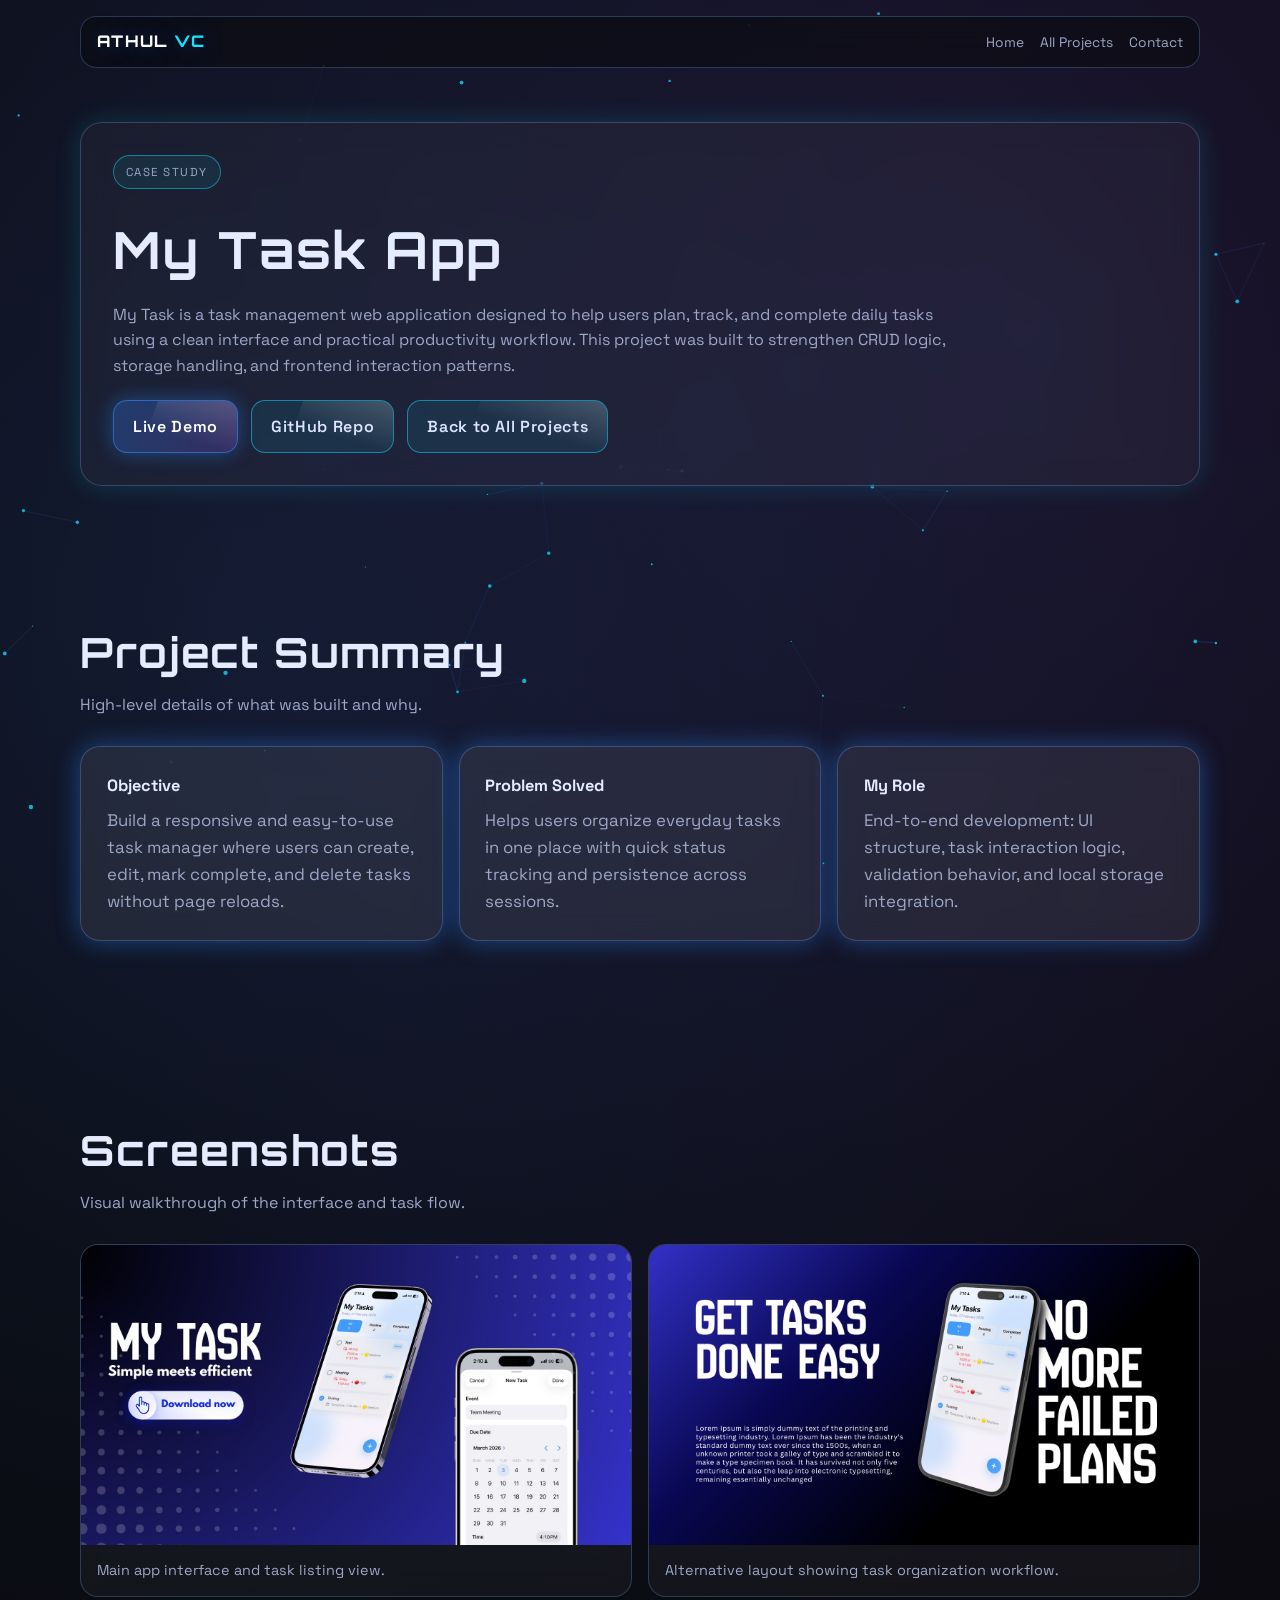
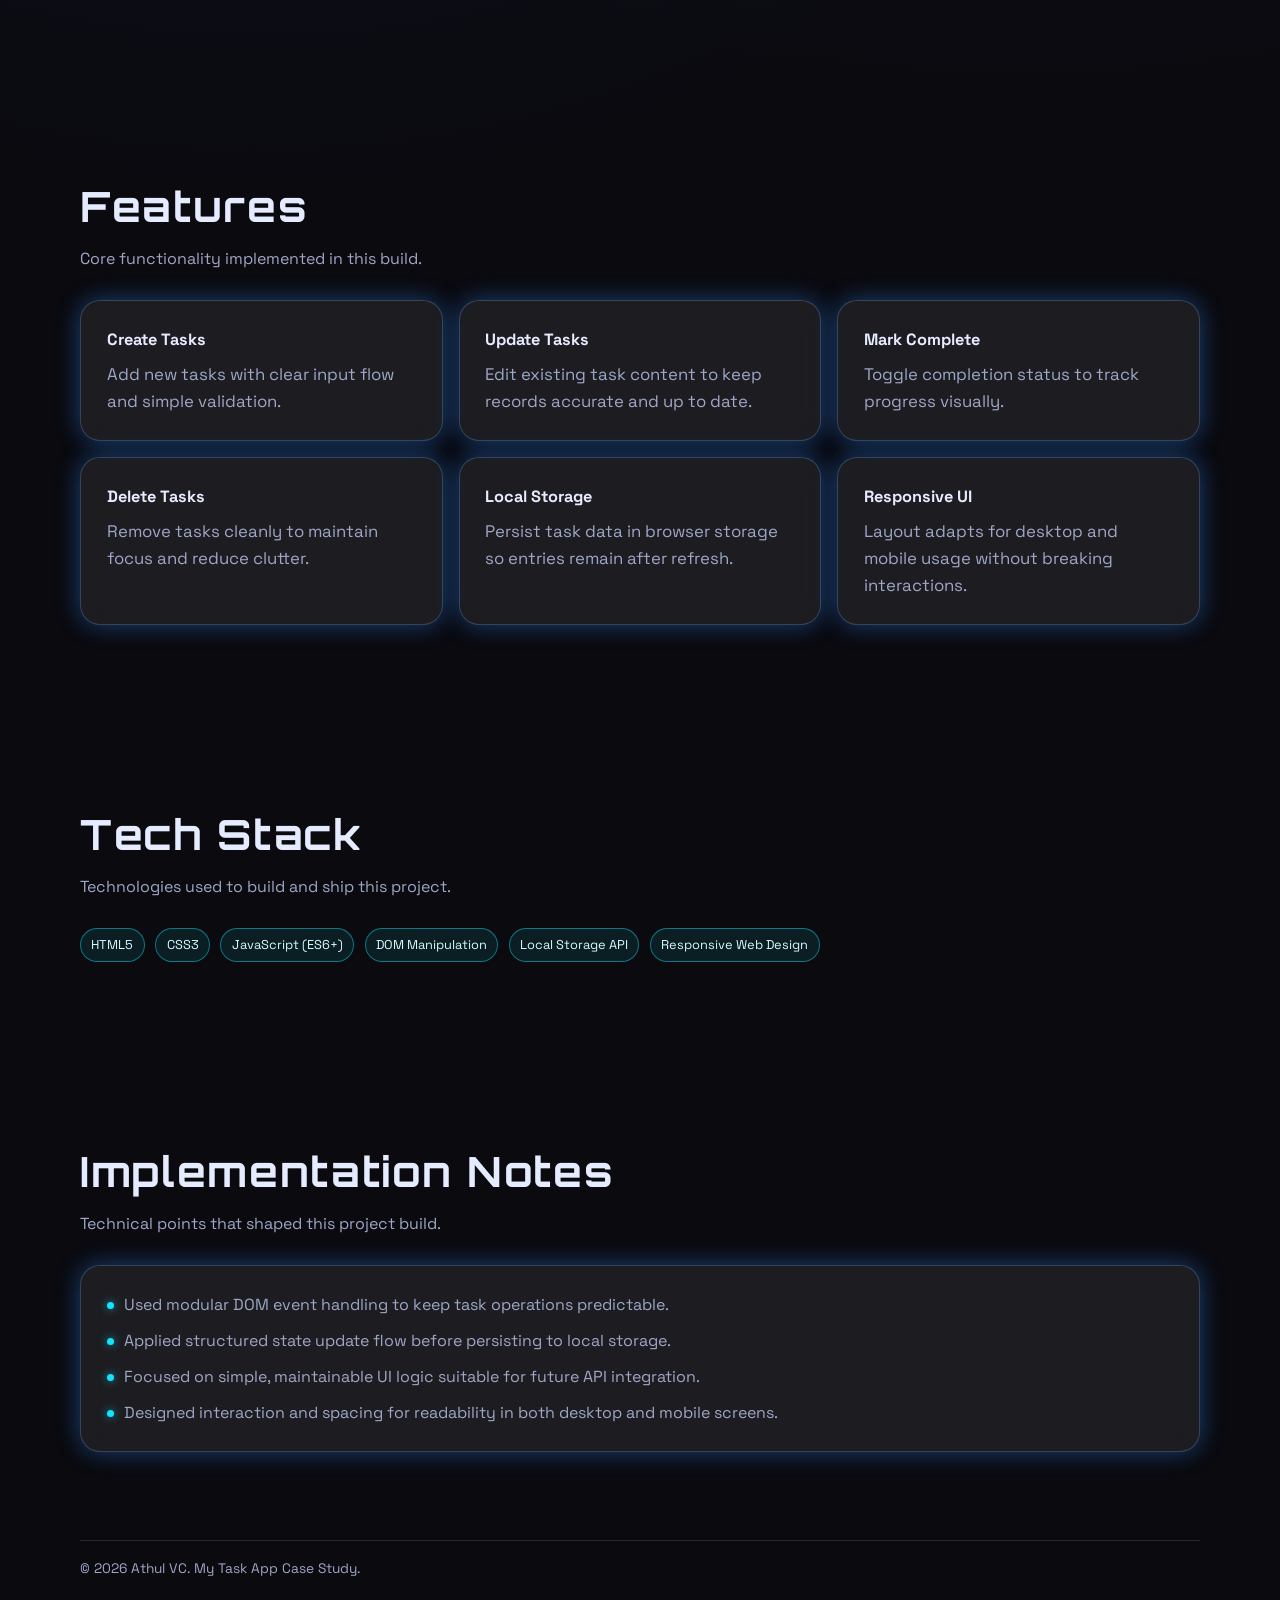
==== my-task-app.html @ 65f7ca01 "Update portfolio" ====
<!DOCTYPE html>
<html lang="en">
<head>
  <meta charset="UTF-8" />
  <meta http-equiv="X-UA-Compatible" content="IE=edge" />
  <meta name="viewport" content="width=device-width, initial-scale=1.0" />
  <title>My Task App | Project Details | Athul VC</title>
  <meta name="description" content="Detailed project case study for My Task app by Athul VC. Includes project overview, features, screenshots, tech stack, and implementation details." />
  <meta name="theme-color" content="#0a0a0f" />
  <link rel="preconnect" href="https://fonts.googleapis.com" />
  <link rel="preconnect" href="https://fonts.gstatic.com" crossorigin />
  <link href="https://fonts.googleapis.com/css2?family=Orbitron:wght@500;700;800&family=Space+Grotesk:wght@400;500;600;700&display=swap" rel="stylesheet" />
  <link rel="stylesheet" href="styles.css" />
  <link rel="stylesheet" href="project-detail.css" />
</head>
<body class="project-detail-body">
  <div id="loader" class="loader" aria-hidden="true">
    <div class="loader-ring"></div>
    <p>Loading Project Details...</p>
  </div>

  <canvas id="particle-canvas" aria-hidden="true"></canvas>
  <div class="cursor-glow" id="cursor-glow" aria-hidden="true"></div>

  <header class="site-header">
    <a href="index.html#hero" class="brand">ATHUL<span> VC</span></a>
    <nav>
      <a href="index.html">Home</a>
      <a href="projects.html">All Projects</a>
      <a href="index.html#contact">Contact</a>
    </nav>
  </header>

  <main>
    <section class="section project-detail-hero reveal">
      <div class="project-detail-hero-panel">
        <p class="status-pill">CASE STUDY</p>
        <h1>My Task App</h1>
        <p>
          My Task is a task management web application designed to help users plan, track, and complete daily tasks using a
          clean interface and practical productivity workflow. This project was built to strengthen CRUD logic, storage handling,
          and frontend interaction patterns.
        </p>
        <div class="project-detail-hero-actions">
          <a href="https://athulvc.github.io/" target="_blank" rel="noopener noreferrer" class="btn btn-primary">Live Demo</a>
          <a href="https://github.com/athulvc" target="_blank" rel="noopener noreferrer" class="btn btn-secondary">GitHub Repo</a>
          <a href="projects.html" class="btn btn-secondary">Back to All Projects</a>
        </div>
      </div>
    </section>

    <section class="section reveal">
      <div class="section-heading">
        <h2>Project Summary</h2>
        <p>High-level details of what was built and why.</p>
      </div>
      <div class="detail-grid">
        <article class="glass-card detail-card">
          <h3>Objective</h3>
          <p>
            Build a responsive and easy-to-use task manager where users can create, edit, mark complete, and delete tasks without page reloads.
          </p>
        </article>
        <article class="glass-card detail-card">
          <h3>Problem Solved</h3>
          <p>
            Helps users organize everyday tasks in one place with quick status tracking and persistence across sessions.
          </p>
        </article>
        <article class="glass-card detail-card">
          <h3>My Role</h3>
          <p>
            End-to-end development: UI structure, task interaction logic, validation behavior, and local storage integration.
          </p>
        </article>
      </div>
    </section>

    <section class="section reveal">
      <div class="section-heading">
        <h2>Screenshots</h2>
        <p>Visual walkthrough of the interface and task flow.</p>
      </div>
      <div class="shot-grid">
        <figure class="shot-card">
          <img src="assets/projects/mytasks.jpg" alt="My Task app primary interface screenshot" loading="lazy" />
          <figcaption>Main app interface and task listing view.</figcaption>
        </figure>
        <figure class="shot-card">
          <img src="assets/projects/MY TASK BANNER.png" alt="My Task app alternate UI screenshot" loading="lazy" />
          <figcaption>Alternative layout showing task organization workflow.</figcaption>
        </figure>
      </div>
    </section>

    <section class="section reveal">
      <div class="section-heading">
        <h2>Features</h2>
        <p>Core functionality implemented in this build.</p>
      </div>
      <div class="feature-grid">
        <article class="feature-item glass-card">
          <h3>Create Tasks</h3>
          <p>Add new tasks with clear input flow and simple validation.</p>
        </article>
        <article class="feature-item glass-card">
          <h3>Update Tasks</h3>
          <p>Edit existing task content to keep records accurate and up to date.</p>
        </article>
        <article class="feature-item glass-card">
          <h3>Mark Complete</h3>
          <p>Toggle completion status to track progress visually.</p>
        </article>
        <article class="feature-item glass-card">
          <h3>Delete Tasks</h3>
          <p>Remove tasks cleanly to maintain focus and reduce clutter.</p>
        </article>
        <article class="feature-item glass-card">
          <h3>Local Storage</h3>
          <p>Persist task data in browser storage so entries remain after refresh.</p>
        </article>
        <article class="feature-item glass-card">
          <h3>Responsive UI</h3>
          <p>Layout adapts for desktop and mobile usage without breaking interactions.</p>
        </article>
      </div>
    </section>

    <section class="section reveal">
      <div class="section-heading">
        <h2>Tech Stack</h2>
        <p>Technologies used to build and ship this project.</p>
      </div>
      <div class="badge-wrap detail-badges">
        <span>HTML5</span>
        <span>CSS3</span>
        <span>JavaScript (ES6+)</span>
        <span>DOM Manipulation</span>
        <span>Local Storage API</span>
        <span>Responsive Web Design</span>
      </div>
    </section>

    <section class="section reveal">
      <div class="section-heading">
        <h2>Implementation Notes</h2>
        <p>Technical points that shaped this project build.</p>
      </div>
      <article class="glass-card">
        <ul class="detail-list">
          <li>Used modular DOM event handling to keep task operations predictable.</li>
          <li>Applied structured state update flow before persisting to local storage.</li>
          <li>Focused on simple, maintainable UI logic suitable for future API integration.</li>
          <li>Designed interaction and spacing for readability in both desktop and mobile screens.</li>
        </ul>
      </article>
    </section>
  </main>

  <footer class="site-footer">
    <p>&copy; <span id="year"></span> Athul VC. My Task App Case Study.</p>
  </footer>

  <script src="script.js"></script>
</body>
</html>
---- styles.css ----
:root {
  --bg: #0a0a0f;
  --bg-soft: #10101a;
  --panel: rgba(255, 255, 255, 0.08);
  --panel-border: rgba(132, 189, 255, 0.25);
  --text: #e6ecff;
  --text-dim: #9da7c6;
  --blue: #2f8bff;
  --cyan: #10e4ff;
  --violet: #8f56ff;
  --success: #23ffb0;
  --glow: 0 0 24px rgba(47, 139, 255, 0.42);
  --radius: 20px;
  --container: min(1120px, 92vw);
}

* {
  box-sizing: border-box;
  margin: 0;
  padding: 0;
}

html {
  scroll-behavior: smooth;
}

body {
  min-height: 100vh;
  font-family: "Space Grotesk", system-ui, -apple-system, Segoe UI, sans-serif;
  background: radial-gradient(circle at 20% 20%, rgba(47, 139, 255, 0.11), transparent 42%),
              radial-gradient(circle at 80% 10%, rgba(143, 86, 255, 0.12), transparent 45%),
              var(--bg);
  color: var(--text);
  line-height: 1.6;
  overflow-x: hidden;
}

::selection {
  background: rgba(16, 228, 255, 0.3);
  color: #fff;
}

a {
  color: inherit;
  text-decoration: none;
}

#particle-canvas {
  position: fixed;
  inset: 0;
  width: 100%;
  height: 100%;
  z-index: -2;
}

.cursor-glow {
  position: fixed;
  width: 160px;
  height: 160px;
  border-radius: 999px;
  pointer-events: none;
  background: radial-gradient(circle, rgba(16, 228, 255, 0.26) 0%, rgba(16, 228, 255, 0) 65%);
  transform: translate(-50%, -50%);
  z-index: -1;
  opacity: 0;
  transition: opacity 0.25s ease;
}

.loader {
  position: fixed;
  inset: 0;
  z-index: 3000;
  display: grid;
  place-items: center;
  gap: 1rem;
  background: #07070d;
  transition: opacity 0.6s ease, visibility 0.6s ease;
}

.loader.hidden {
  opacity: 0;
  visibility: hidden;
}

.loader-ring {
  width: 72px;
  height: 72px;
  border: 3px solid rgba(16, 228, 255, 0.25);
  border-top-color: var(--cyan);
  border-right-color: var(--violet);
  border-radius: 50%;
  animation: spin 1s linear infinite;
  filter: drop-shadow(0 0 10px rgba(16, 228, 255, 0.55));
}

.loader p {
  font-size: 0.85rem;
  letter-spacing: 0.1em;
  color: var(--text-dim);
  text-transform: uppercase;
}

.site-header {
  position: fixed;
  top: 1rem;
  left: 50%;
  transform: translateX(-50%);
  width: var(--container);
  z-index: 1000;
  padding: 0.75rem 1rem;
  border-radius: 16px;
  border: 1px solid var(--panel-border);
  background: rgba(10, 10, 15, 0.6);
  backdrop-filter: blur(12px);
  display: flex;
  align-items: center;
  justify-content: space-between;
}

.brand {
  font-family: "Orbitron", sans-serif;
  font-weight: 800;
  letter-spacing: 0.08em;
  color: #fff;
  text-shadow: var(--glow);
}

.brand span {
  color: var(--cyan);
}

.site-header nav {
  display: flex;
  gap: 1rem;
  flex-wrap: wrap;
  justify-content: flex-end;
}

.site-header nav a {
  font-size: 0.86rem;
  color: var(--text-dim);
  transition: color 0.25s ease, text-shadow 0.25s ease;
}

.site-header nav a:hover {
  color: #fff;
  text-shadow: 0 0 14px rgba(16, 228, 255, 0.7);
}

.hero {
  min-height: 100vh;
  display: grid;
  place-items: center;
  position: relative;
  overflow: hidden;
  padding: 6.5rem 1rem 3rem;
}

.hero-grid {
  position: absolute;
  inset: -20% -10%;
  background-image:
    linear-gradient(rgba(112, 142, 255, 0.11) 1px, transparent 1px),
    linear-gradient(90deg, rgba(112, 142, 255, 0.11) 1px, transparent 1px);
  background-size: 64px 64px;
  transform: perspective(600px) rotateX(70deg);
  transform-origin: top;
  opacity: 0.3;
  animation: drift 24s linear infinite;
}

.hero-overlay {
  position: absolute;
  inset: 0;
  background: radial-gradient(circle at 50% 50%, rgba(16, 228, 255, 0.1), transparent 55%);
}

.hero-content {
  width: min(1120px, 95vw);
  display: grid;
  grid-template-columns: 1.05fr 0.95fr;
  gap: 2rem;
  align-items: center;
  text-align: left;
  z-index: 2;
}

.hero-copy {
  max-width: 680px;
}

.status-pill {
  display: inline-flex;
  margin-bottom: 1.2rem;
  font-size: 0.72rem;
  letter-spacing: 0.13em;
  text-transform: uppercase;
  padding: 0.45rem 0.75rem;
  border: 1px solid rgba(16, 228, 255, 0.45);
  border-radius: 999px;
  color: var(--cyan);
  background: rgba(16, 228, 255, 0.08);
}

.hero h1 {
  font-family: "Orbitron", sans-serif;
  font-size: clamp(2.6rem, 8vw, 6rem);
  line-height: 1;
  letter-spacing: 0.08em;
  text-transform: uppercase;
  text-shadow: 0 0 16px rgba(47, 139, 255, 0.9), 0 0 35px rgba(143, 86, 255, 0.4);
}

.typing-line {
  margin-top: 1.2rem;
  min-height: 2rem;
  font-size: clamp(1rem, 2vw, 1.5rem);
  color: var(--text-dim);
}

.hero-meta {
  margin-top: 0.5rem;
  color: #b8c6ef;
  font-size: 0.95rem;
}

.cursor {
  color: var(--cyan);
  animation: blink 0.8s steps(1) infinite;
}

.hero-actions {
  margin-top: 2rem;
  display: flex;
  gap: 1rem;
  justify-content: flex-start;
  flex-wrap: wrap;
}

.hero-visual {
  display: flex;
  justify-content: center;
}

.profile-frame {
  width: min(380px, 88vw);
  aspect-ratio: 1 / 1;
  border-radius: 28px;
  padding: 10px;
  border: 1px solid rgba(16, 228, 255, 0.45);
  background: linear-gradient(135deg, rgba(16, 228, 255, 0.14), rgba(143, 86, 255, 0.22));
  backdrop-filter: blur(10px);
  box-shadow: 0 0 28px rgba(16, 228, 255, 0.32), 0 0 50px rgba(143, 86, 255, 0.24);
  position: relative;
  overflow: hidden;
}

.profile-frame::before {
  content: "";
  position: absolute;
  inset: 0;
  background: radial-gradient(circle at 80% 10%, rgba(16, 228, 255, 0.3), transparent 38%);
  pointer-events: none;
}

.profile-frame img {
  width: 100%;
  height: 100%;
  object-fit: cover;
  border-radius: 20px;
  filter: saturate(1.06) contrast(1.04);
}

.btn {
  display: inline-flex;
  align-items: center;
  justify-content: center;
  border-radius: 14px;
  border: 1px solid transparent;
  padding: 0.8rem 1.2rem;
  font-weight: 600;
  letter-spacing: 0.04em;
  transition: transform 0.28s ease, box-shadow 0.28s ease, border-color 0.28s ease;
  position: relative;
  overflow: hidden;
}

.btn::before {
  content: "";
  position: absolute;
  inset: -120% 40% auto;
  width: 120%;
  height: 220%;
  transform: rotate(18deg);
  background: linear-gradient(transparent, rgba(255, 255, 255, 0.2), transparent);
  transition: transform 0.65s ease;
}

.btn:hover::before {
  transform: translateX(90%) rotate(18deg);
}

.btn-primary {
  color: #fff;
  background: linear-gradient(120deg, rgba(47, 139, 255, 0.28), rgba(143, 86, 255, 0.22));
  border-color: rgba(47, 139, 255, 0.6);
  box-shadow: 0 0 20px rgba(47, 139, 255, 0.4);
}

.btn-secondary {
  color: #dbe3ff;
  border-color: rgba(16, 228, 255, 0.5);
  background: rgba(16, 228, 255, 0.08);
}

.btn:hover {
  transform: translateY(-3px);
  box-shadow: 0 0 22px rgba(16, 228, 255, 0.45);
}

.scroll-indicator {
  position: absolute;
  bottom: 1.8rem;
  left: 50%;
  transform: translateX(-50%);
  width: 30px;
  height: 52px;
  border: 1px solid rgba(255, 255, 255, 0.3);
  border-radius: 18px;
  display: grid;
  place-items: center;
}

.scroll-indicator span {
  width: 6px;
  height: 10px;
  border-radius: 999px;
  background: var(--cyan);
  box-shadow: 0 0 12px rgba(16, 228, 255, 0.7);
  animation: scrollDot 1.5s ease-in-out infinite;
}

.section {
  width: var(--container);
  margin: 0 auto;
  padding: 5.5rem 0;
  position: relative;
}

.section-heading {
  margin-bottom: 1.8rem;
}

.section h2 {
  font-family: "Orbitron", sans-serif;
  font-size: clamp(1.65rem, 4vw, 2.6rem);
  letter-spacing: 0.04em;
  margin-bottom: 0.4rem;
}

.section-heading p {
  max-width: 700px;
  color: var(--text-dim);
}

.glass-card {
  background: var(--panel);
  border: 1px solid var(--panel-border);
  border-radius: var(--radius);
  padding: clamp(1rem, 2vw, 2rem);
  backdrop-filter: blur(14px);
  box-shadow: var(--glow);
}

.glass-card p {
  font-size: 1.05rem;
  color: #d9e3ff;
}

.tech-grid {
  display: grid;
  grid-template-columns: repeat(3, minmax(0, 1fr));
  gap: 1rem;
}

.tech-card {
  background: linear-gradient(155deg, rgba(255, 255, 255, 0.06), rgba(47, 139, 255, 0.07));
  border: 1px solid rgba(143, 86, 255, 0.35);
  border-radius: var(--radius);
  padding: 1.2rem;
  min-height: 170px;
  transition: transform 0.25s ease, box-shadow 0.25s ease;
  transform-style: preserve-3d;
}

.tech-card h3 {
  font-family: "Orbitron", sans-serif;
  font-size: 1rem;
  margin-bottom: 0.75rem;
  color: #fff;
}

.badge-wrap {
  display: flex;
  flex-wrap: wrap;
  gap: 0.55rem;
}

.badge-wrap span {
  display: inline-flex;
  padding: 0.35rem 0.65rem;
  border-radius: 999px;
  border: 1px solid rgba(16, 228, 255, 0.45);
  background: rgba(16, 228, 255, 0.09);
  color: #d8faff;
  font-size: 0.8rem;
}

.tech-card:hover {
  transform: translateY(-5px);
  box-shadow: 0 0 26px rgba(143, 86, 255, 0.38);
}

.project-grid {
  display: grid;
  grid-template-columns: repeat(3, minmax(0, 1fr));
  gap: 1rem;
}

.project-card {
  border-radius: var(--radius);
  overflow: hidden;
  background: rgba(255, 255, 255, 0.04);
  border: 1px solid rgba(132, 189, 255, 0.24);
  backdrop-filter: blur(10px);
  transition: transform 0.3s ease, box-shadow 0.3s ease, border-color 0.3s ease;
  position: relative;
}

.project-card::before {
  content: "";
  position: absolute;
  inset: 0;
  border-radius: inherit;
  padding: 1px;
  background: linear-gradient(120deg, transparent, rgba(16, 228, 255, 0.7), transparent);
  -webkit-mask: linear-gradient(#fff 0 0) content-box, linear-gradient(#fff 0 0);
  -webkit-mask-composite: xor;
  mask-composite: exclude;
  opacity: 0;
  transition: opacity 0.3s ease;
}

.project-card:hover {
  transform: translateY(-8px);
  border-color: rgba(16, 228, 255, 0.5);
  box-shadow: 0 0 30px rgba(16, 228, 255, 0.22);
}

.project-card[data-open-projects],
.project-card[data-open-url] {
  cursor: pointer;
}

.project-card[data-open-projects]:focus-visible,
.project-card[data-open-url]:focus-visible {
  outline: 2px solid rgba(16, 228, 255, 0.85);
  outline-offset: 3px;
}

.project-card:hover::before {
  opacity: 1;
}

.project-media {
  height: 185px;
  position: relative;
  overflow: hidden;
  background: linear-gradient(140deg, rgba(47, 139, 255, 0.45), rgba(143, 86, 255, 0.28));
  border-bottom: 1px solid rgba(255, 255, 255, 0.1);
}

.project-media img {
  width: 100%;
  height: 100%;
  display: block;
  object-fit: cover;
  filter: brightness(0.78) contrast(1.05) saturate(1.08);
  transition: transform 0.45s ease, filter 0.45s ease;
}

.project-media::after {
  content: "";
  position: absolute;
  inset: 0;
  background: linear-gradient(to top, rgba(10, 10, 15, 0.55), transparent 62%);
  pointer-events: none;
}

.project-card:hover .project-media img {
  transform: scale(1.06);
  filter: brightness(0.9) contrast(1.07) saturate(1.12);
}

.media-1 {
  background:
    linear-gradient(140deg, rgba(47, 139, 255, 0.55), rgba(143, 86, 255, 0.45)),
    repeating-linear-gradient(90deg, rgba(255, 255, 255, 0.08) 0 1px, transparent 1px 26px);
}

.media-2 {
  background:
    radial-gradient(circle at 20% 20%, rgba(16, 228, 255, 0.52), transparent 50%),
    linear-gradient(130deg, rgba(47, 139, 255, 0.5), rgba(10, 10, 15, 0.8));
}

.media-3 {
  background:
    linear-gradient(130deg, rgba(143, 86, 255, 0.58), rgba(47, 139, 255, 0.42)),
    repeating-linear-gradient(0deg, rgba(255, 255, 255, 0.08) 0 1px, transparent 1px 18px);
}

.project-content {
  padding: 1rem;
}

.project-content h3 {
  margin-bottom: 0.75rem;
  font-size: 1.08rem;
}

.project-desc {
  color: var(--text-dim);
  font-size: 0.92rem;
  margin-bottom: 0.8rem;
}

.project-actions {
  margin-top: 0.9rem;
  display: flex;
  gap: 0.7rem;
}

.project-actions a {
  font-size: 0.84rem;
  border: 1px solid rgba(255, 255, 255, 0.18);
  border-radius: 10px;
  padding: 0.4rem 0.65rem;
  color: #d9e3ff;
  transition: 0.25s ease;
}

.project-actions a:hover {
  border-color: rgba(16, 228, 255, 0.7);
  color: #fff;
  box-shadow: 0 0 16px rgba(16, 228, 255, 0.35);
}

.projects-page-cta {
  margin-top: 1.6rem;
  display: flex;
  justify-content: center;
}

.timeline {
  position: relative;
  margin-left: 0.5rem;
  padding-left: 1.8rem;
}

.timeline::before {
  content: "";
  position: absolute;
  top: 0;
  left: 0.3rem;
  width: 2px;
  height: 100%;
  background: linear-gradient(var(--cyan), rgba(143, 86, 255, 0.8));
  box-shadow: 0 0 16px rgba(16, 228, 255, 0.4);
}

.timeline-item {
  position: relative;
  padding-bottom: 1.4rem;
}

.timeline-node {
  position: absolute;
  left: -1.6rem;
  top: 0.2rem;
  width: 14px;
  height: 14px;
  border-radius: 999px;
  background: #0f1020;
  border: 2px solid var(--cyan);
  box-shadow: 0 0 16px rgba(16, 228, 255, 0.78);
  animation: pulse 1.7s ease-in-out infinite;
}

.timeline-content {
  border: 1px solid rgba(143, 86, 255, 0.25);
  background: rgba(255, 255, 255, 0.04);
  border-radius: 14px;
  padding: 1rem;
}

.timeline-content h3 {
  margin-bottom: 0.4rem;
  font-size: 1.05rem;
}

.timeline-content p {
  color: var(--text-dim);
}

.contact-wrap {
  display: grid;
  gap: 1.2rem;
  grid-template-columns: 1fr minmax(260px, 340px);
  align-items: start;
}

.contact-side {
  display: grid;
  gap: 0.85rem;
}

.contact-details {
  border: 1px solid rgba(132, 189, 255, 0.24);
  background: rgba(255, 255, 255, 0.04);
  border-radius: 16px;
  padding: 1rem;
  backdrop-filter: blur(12px);
}

.contact-details h3 {
  font-family: "Orbitron", sans-serif;
  font-size: 0.96rem;
  letter-spacing: 0.05em;
  margin-bottom: 0.65rem;
}

.contact-details p {
  color: var(--text-dim);
  margin-bottom: 0.4rem;
  font-size: 0.88rem;
}

.contact-details p:last-child {
  margin-bottom: 0;
}

.contact-details strong {
  color: #dce7ff;
}

.contact-details a {
  color: #a8eaff;
}

.contact-details a:hover {
  text-decoration: underline;
}

.contact-form {
  background: rgba(255, 255, 255, 0.04);
  border: 1px solid rgba(132, 189, 255, 0.24);
  border-radius: var(--radius);
  padding: 1.2rem;
  backdrop-filter: blur(12px);
  display: grid;
  gap: 0.55rem;
}

.contact-form label {
  font-size: 0.87rem;
  color: #c7d4ff;
}

.contact-form input,
.contact-form textarea {
  width: 100%;
  border: 1px solid rgba(255, 255, 255, 0.18);
  background: rgba(10, 10, 15, 0.7);
  color: #fff;
  border-radius: 12px;
  padding: 0.75rem;
  font: inherit;
  outline: none;
  transition: border-color 0.25s ease, box-shadow 0.25s ease;
}

.contact-form input:focus,
.contact-form textarea:focus {
  border-color: rgba(16, 228, 255, 0.8);
  box-shadow: 0 0 0 3px rgba(16, 228, 255, 0.12), 0 0 18px rgba(16, 228, 255, 0.3);
}

.form-status {
  min-height: 1.2rem;
  font-size: 0.84rem;
  color: var(--text-dim);
}

.form-status[data-state="success"] {
  color: var(--success);
}

.form-status[data-state="error"] {
  color: #ff7f9f;
}

.socials {
  display: grid;
  gap: 0.65rem;
}

.socials a {
  width: 50px;
  height: 50px;
  border-radius: 14px;
  border: 1px solid rgba(16, 228, 255, 0.45);
  background: rgba(16, 228, 255, 0.07);
  display: grid;
  place-items: center;
  color: #dcf8ff;
  transition: transform 0.25s ease, box-shadow 0.25s ease;
}

.socials a svg {
  width: 22px;
  height: 22px;
  fill: currentColor;
}

.socials a:hover {
  transform: translateY(-3px);
  box-shadow: 0 0 20px rgba(16, 228, 255, 0.45);
  animation: pulse 0.8s ease;
}

.site-footer {
  width: var(--container);
  margin: 0 auto;
  border-top: 1px solid rgba(255, 255, 255, 0.12);
  padding: 1rem 0 2rem;
  color: var(--text-dim);
  font-size: 0.86rem;
}

.reveal {
  opacity: 0;
  transform: translateY(30px);
  transition: opacity 0.7s ease, transform 0.7s ease;
}

.reveal.visible {
  opacity: 1;
  transform: translateY(0);
}

@keyframes spin {
  to { transform: rotate(360deg); }
}

@keyframes blink {
  0%, 50% { opacity: 1; }
  51%, 100% { opacity: 0; }
}

@keyframes pulse {
  0%, 100% { transform: scale(1); }
  50% { transform: scale(1.14); }
}

@keyframes scrollDot {
  0% { transform: translateY(-6px); opacity: 0.4; }
  50% { transform: translateY(6px); opacity: 1; }
  100% { transform: translateY(-6px); opacity: 0.4; }
}

@keyframes drift {
  from { transform: perspective(600px) rotateX(70deg) translateY(0); }
  to { transform: perspective(600px) rotateX(70deg) translateY(64px); }
}

@media (max-width: 1024px) {
  .hero-content {
    grid-template-columns: 1fr;
    text-align: center;
    gap: 1.4rem;
  }

  .hero-copy {
    margin: 0 auto;
  }

  .hero-actions {
    justify-content: center;
  }

  .project-grid {
    grid-template-columns: repeat(2, minmax(0, 1fr));
  }

  .tech-grid {
    grid-template-columns: repeat(2, minmax(0, 1fr));
  }
}

@media (max-width: 760px) {
  .site-header {
    top: 0.6rem;
    padding: 0.8rem;
  }

  .site-header nav {
    display: none;
  }

  .hero {
    padding-top: 5.5rem;
  }

  .profile-frame {
    width: min(340px, 90vw);
    border-radius: 22px;
  }

  .project-grid,
  .tech-grid,
  .contact-wrap {
    grid-template-columns: 1fr;
  }

  .socials {
    display: flex;
    justify-content: flex-start;
    flex-wrap: wrap;
  }

  .section {
    padding: 4.5rem 0;
  }
}

@media (prefers-reduced-motion: reduce) {
  *, *::before, *::after {
    animation-duration: 0.01ms !important;
    animation-iteration-count: 1 !important;
    transition-duration: 0.01ms !important;
    scroll-behavior: auto !important;
  }
}
---- project-detail.css ----
.project-detail-body main {
  padding-top: 5.4rem;
}

.project-detail-hero {
  padding-top: 2.2rem;
  padding-bottom: 2.8rem;
}

.project-detail-hero-panel {
  border: 1px solid rgba(132, 189, 255, 0.25);
  border-radius: 22px;
  background: rgba(255, 255, 255, 0.04);
  backdrop-filter: blur(14px);
  padding: clamp(1rem, 3vw, 2rem);
  box-shadow: 0 0 26px rgba(16, 228, 255, 0.16);
}

.project-detail-hero-panel h1 {
  font-family: "Orbitron", sans-serif;
  letter-spacing: 0.04em;
  margin-bottom: 0.7rem;
  font-size: clamp(1.9rem, 5vw, 3.2rem);
}

.project-detail-hero-panel p {
  color: var(--text-dim);
  max-width: 850px;
}

.project-detail-hero-actions {
  margin-top: 1.35rem;
  display: flex;
  gap: 0.8rem;
  flex-wrap: wrap;
}

.detail-grid {
  display: grid;
  grid-template-columns: repeat(3, minmax(0, 1fr));
  gap: 1rem;
}

.detail-card h3,
.feature-item h3 {
  margin-bottom: 0.5rem;
  font-size: 1.02rem;
}

.detail-card p,
.feature-item p {
  color: var(--text-dim);
}

.shot-grid {
  display: grid;
  grid-template-columns: repeat(2, minmax(0, 1fr));
  gap: 1rem;
}

.shot-card {
  border: 1px solid rgba(132, 189, 255, 0.24);
  border-radius: 18px;
  overflow: hidden;
  background: rgba(255, 255, 255, 0.04);
  backdrop-filter: blur(12px);
}

.shot-card img {
  width: 100%;
  display: block;
  height: 300px;
  object-fit: cover;
}

.shot-card figcaption {
  padding: 0.85rem 1rem;
  color: var(--text-dim);
  font-size: 0.9rem;
}

.feature-grid {
  display: grid;
  grid-template-columns: repeat(3, minmax(0, 1fr));
  gap: 1rem;
}

.detail-badges {
  gap: 0.65rem;
}

.detail-list {
  list-style: none;
  display: grid;
  gap: 0.65rem;
}

.detail-list li {
  color: var(--text-dim);
  padding-left: 1.1rem;
  position: relative;
}

.detail-list li::before {
  content: "";
  position: absolute;
  left: 0;
  top: 0.62rem;
  width: 7px;
  height: 7px;
  border-radius: 50%;
  background: var(--cyan);
  box-shadow: 0 0 8px rgba(16, 228, 255, 0.65);
}

@media (max-width: 1024px) {
  .detail-grid,
  .feature-grid {
    grid-template-columns: repeat(2, minmax(0, 1fr));
  }
}

@media (max-width: 760px) {
  .project-detail-body main {
    padding-top: 5rem;
  }

  .shot-grid,
  .detail-grid,
  .feature-grid {
    grid-template-columns: 1fr;
  }

  .shot-card img {
    height: 240px;
  }
}
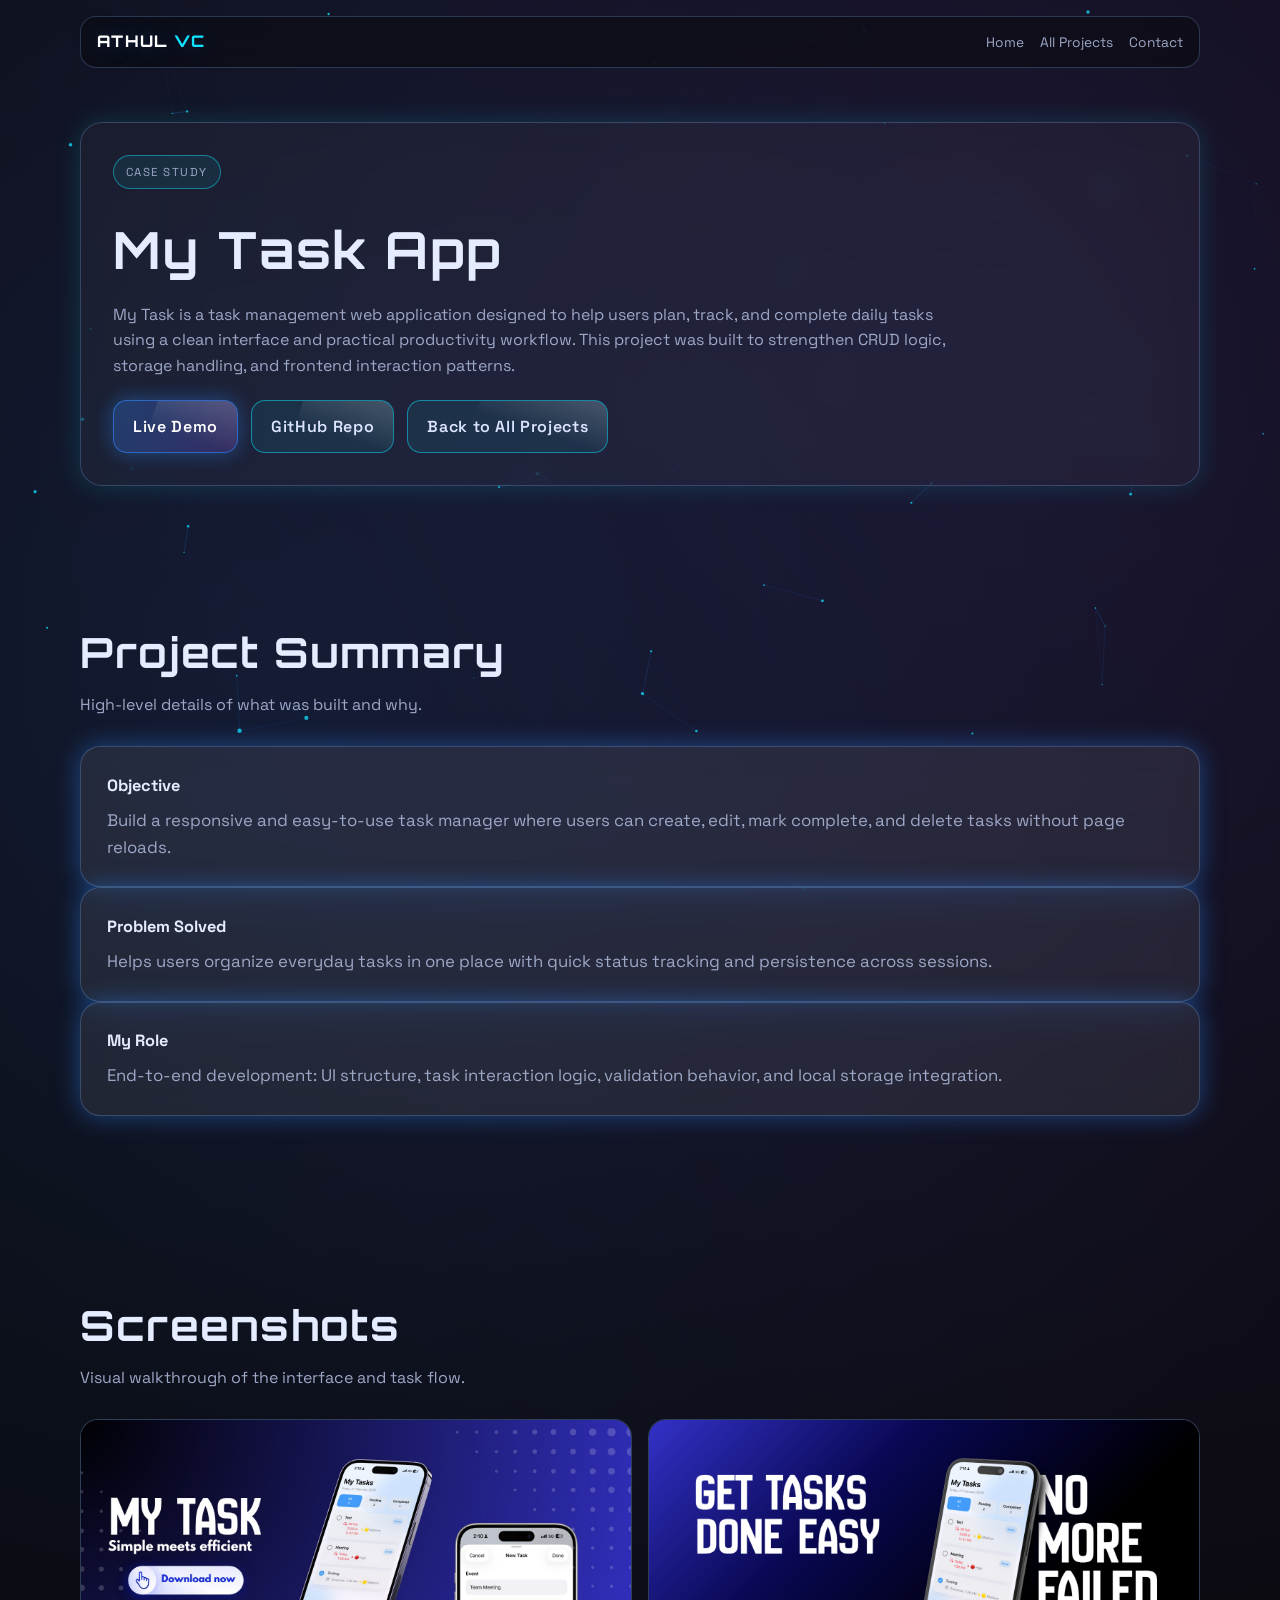
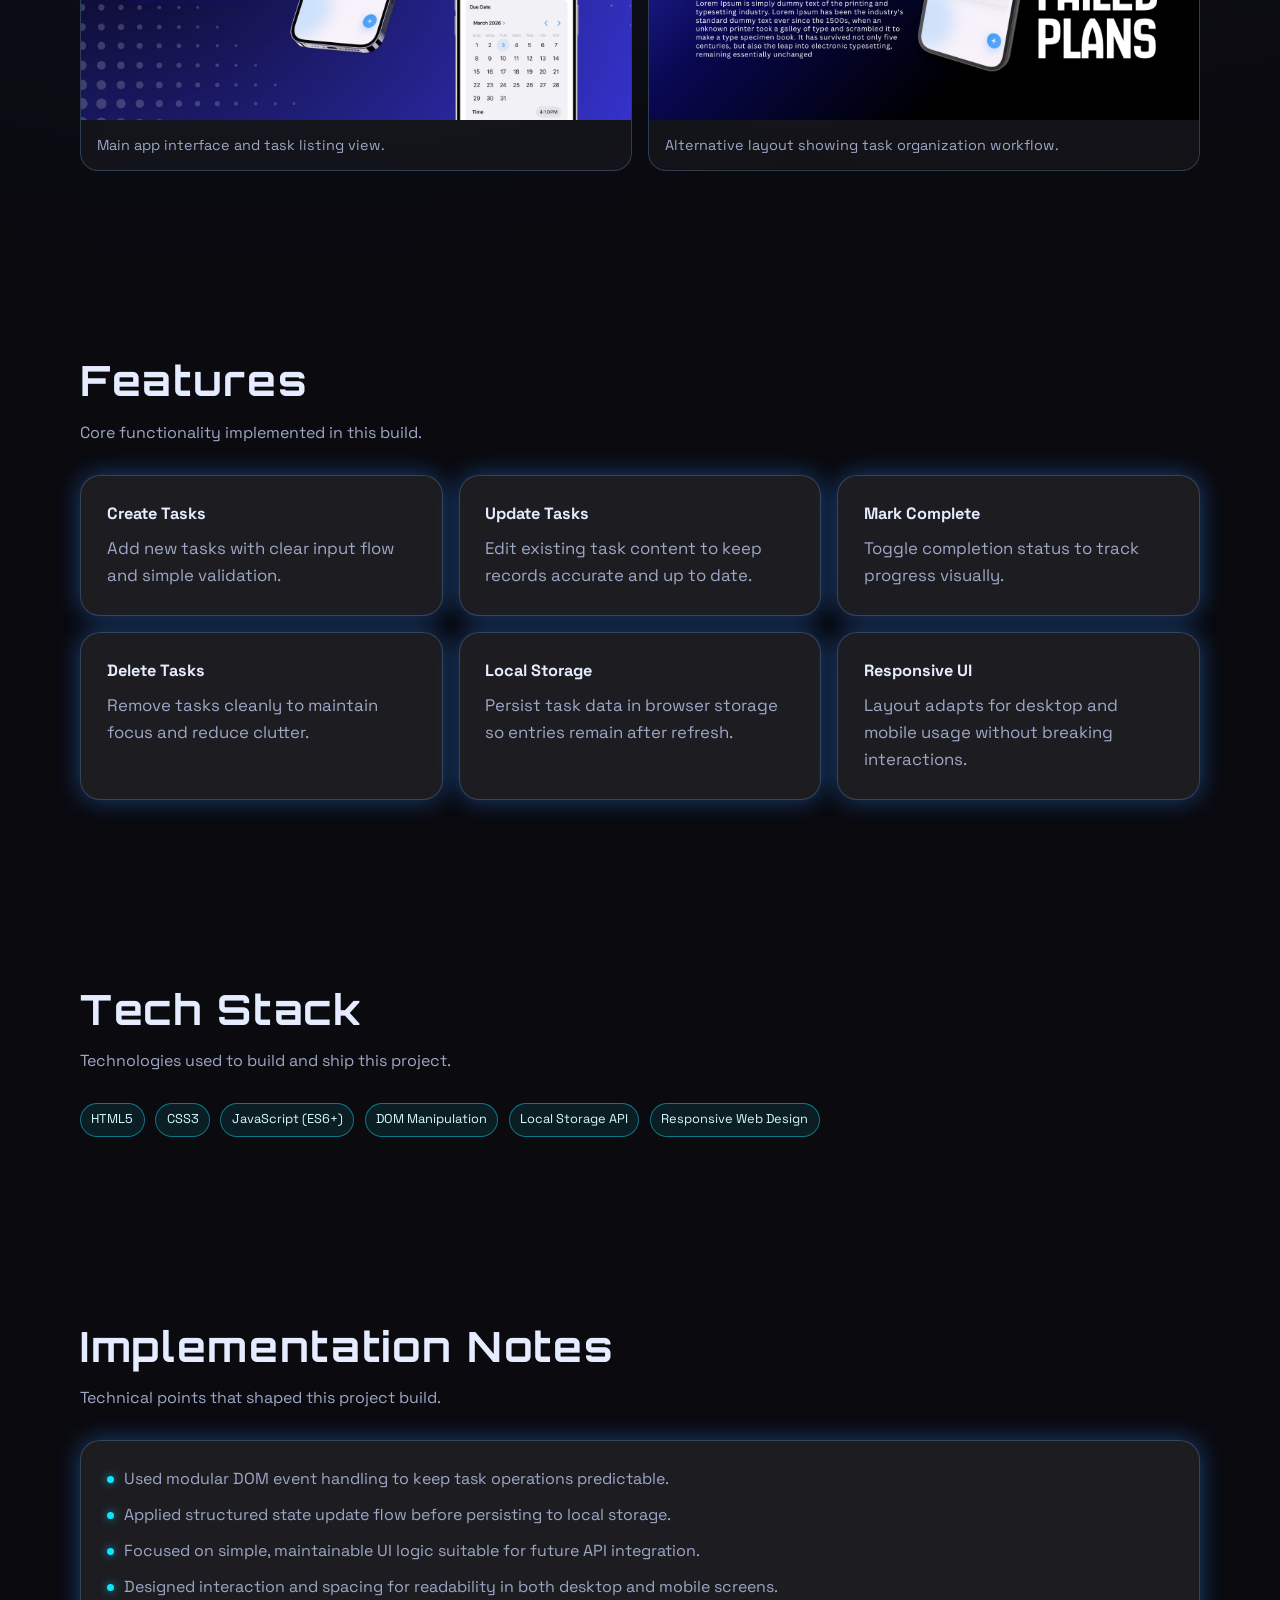
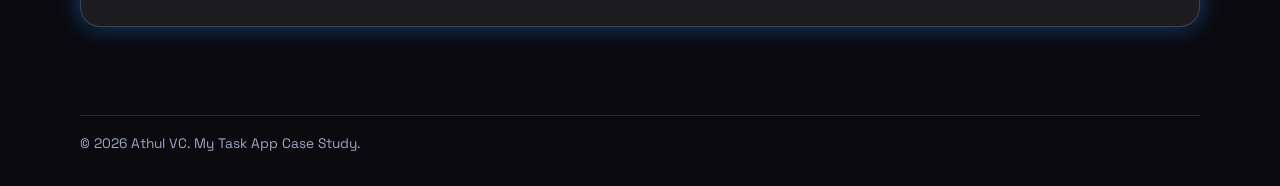
==== commit 9e0c793d: "Add projects page and My Task detail page" ====
--- a/my-task-app.html
+++ b/my-task-app.html
@@ -54,7 +54,7 @@
         <h2>Project Summary</h2>
         <p>High-level details of what was built and why.</p>
       </div>
-      <div class="detail-grid">
+      <div cd "/Users/athulvc/Desktop/ATHUL PORTFOLIO"class="detail-grid">
         <article class="glass-card detail-card">
           <h3>Objective</h3>
           <p>
